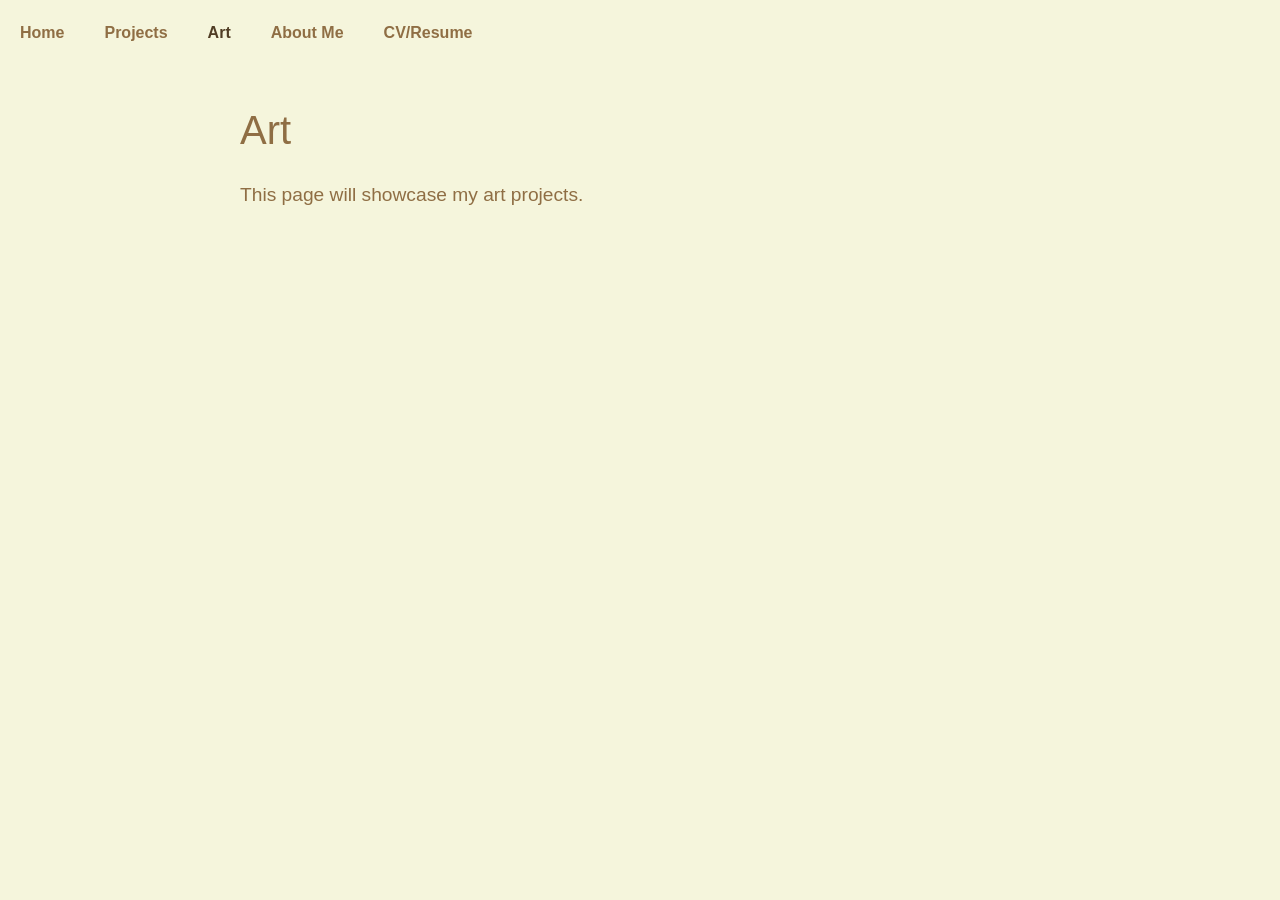
==== art.html @ ec55a07e ".." ====
<!DOCTYPE html>
<html lang="en">
<head>
    <meta charset="UTF-8">
    <meta name="viewport" content="width=device-width, initial-scale=1.0">
    <title>Art</title>
    <style>
        body {
            font-family: Roboto, sans-serif;
            margin: 0;
            padding: 0;
            background-color: #f5f5dc; /* Off-white/beige background */
            color: #8f6e44;
        }
        .navbar {
            background-color: #f5f5dc; /* Same off-white/beige background */
            overflow: hidden;
            border-bottom: 2px solid #f5f5dc;
            padding: 10px 0;
        }
        .navbar a {
            float: left;
            display: block;
            color: #8f6e44;
            text-align: center;
            padding: 14px 20px;
            text-decoration: none;
            font-weight: bold;
            transition: background-color 0.3s;
        }
        .navbar a:hover {
            background-color: #ddd;
            color: #503d25;
        }
        .navbar a.active {
            color: #503d25;
        }
        .content {
            padding: 20px;
            max-width: 800px;
            margin: 20px auto;
            border-radius: 8px;
        }
        h1 {
            font-size: 2.5em;
            font-weight: normal;
            margin-top: 0;
        }
        p {
            font-size: 1.2em;
            line-height: 1.6;
        }
    </style>
</head>
<body>
    <div class="navbar">
        <a href="index.html">Home</a>
        <a href="projects.html">Projects</a>
        <a class="active" href="art.html">Art</a>
        <a href="about.html">About Me</a>
        <a href="cv.html">CV/Resume</a>
    </div>
    <div class="content">
        <h1>Art</h1>
        <p>This page will showcase my art projects.</p>
    </div>
</body>
</html>
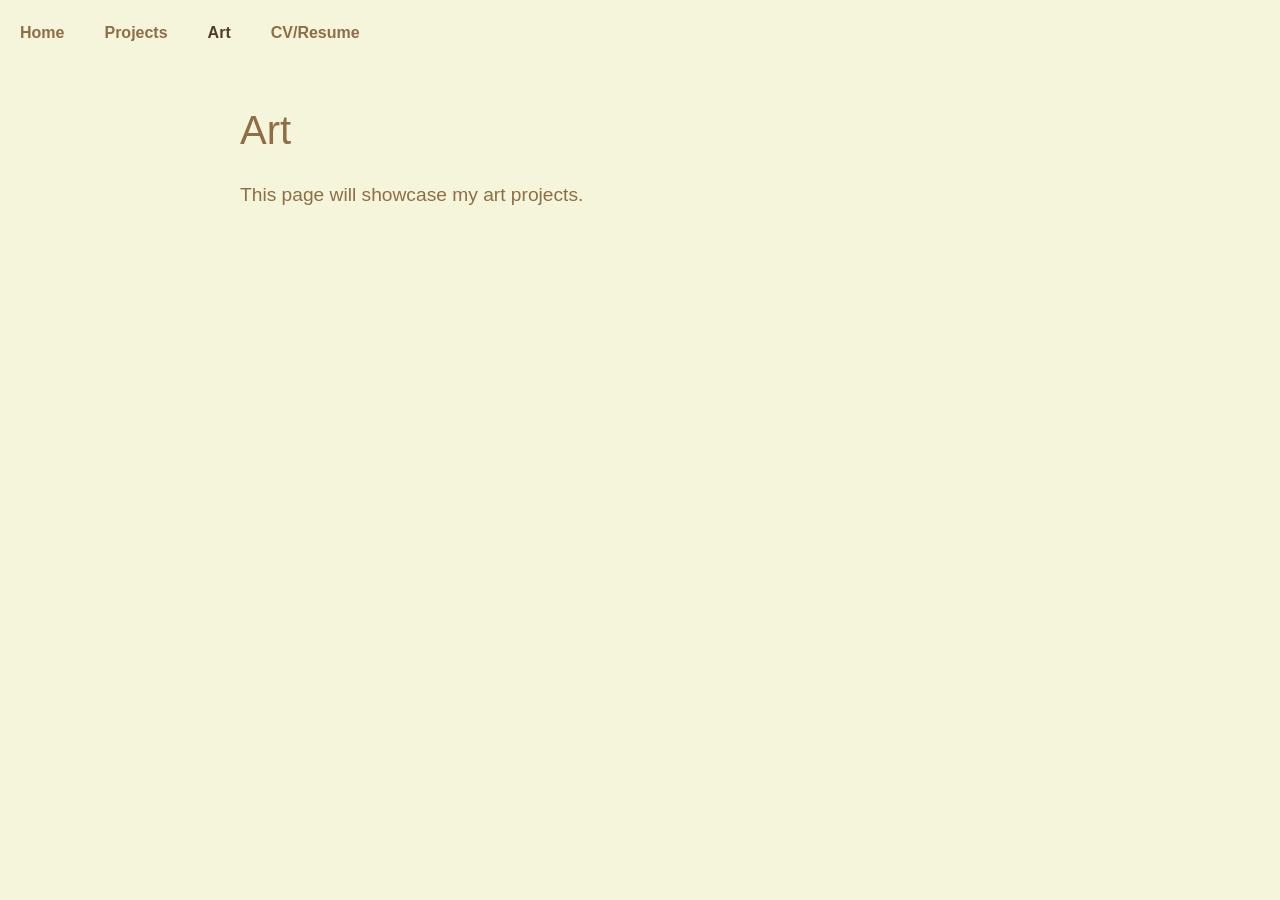
==== commit 71fc1857: "." ====
--- a/art.html
+++ b/art.html
@@ -57,7 +57,6 @@
         <a href="index.html">Home</a>
         <a href="projects.html">Projects</a>
         <a class="active" href="art.html">Art</a>
-        <a href="about.html">About Me</a>
         <a href="cv.html">CV/Resume</a>
     </div>
     <div class="content">
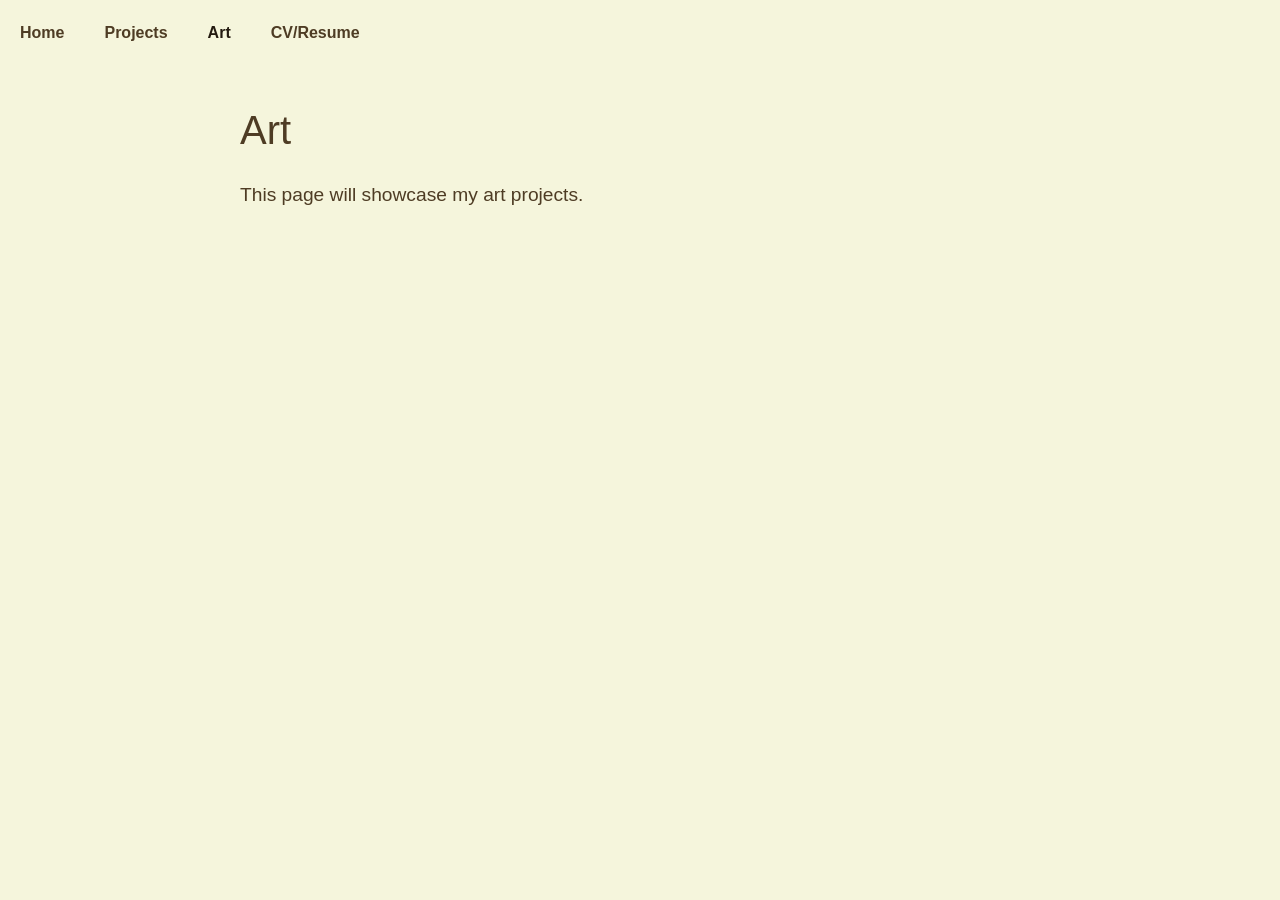
==== commit 619b6deb: "." ====
--- a/art.html
+++ b/art.html
@@ -10,7 +10,7 @@
             margin: 0;
             padding: 0;
             background-color: #f5f5dc; /* Off-white/beige background */
-            color: #8f6e44;
+            color: #4e3c24;
         }
         .navbar {
             background-color: #f5f5dc; /* Same off-white/beige background */
@@ -21,7 +21,7 @@
         .navbar a {
             float: left;
             display: block;
-            color: #8f6e44;
+            color: #4e3c24;
             text-align: center;
             padding: 14px 20px;
             text-decoration: none;
@@ -30,10 +30,10 @@
         }
         .navbar a:hover {
             background-color: #ddd;
-            color: #503d25;
+            color: #231a10;
         }
         .navbar a.active {
-            color: #503d25;
+            color: #231a10;
         }
         .content {
             padding: 20px;
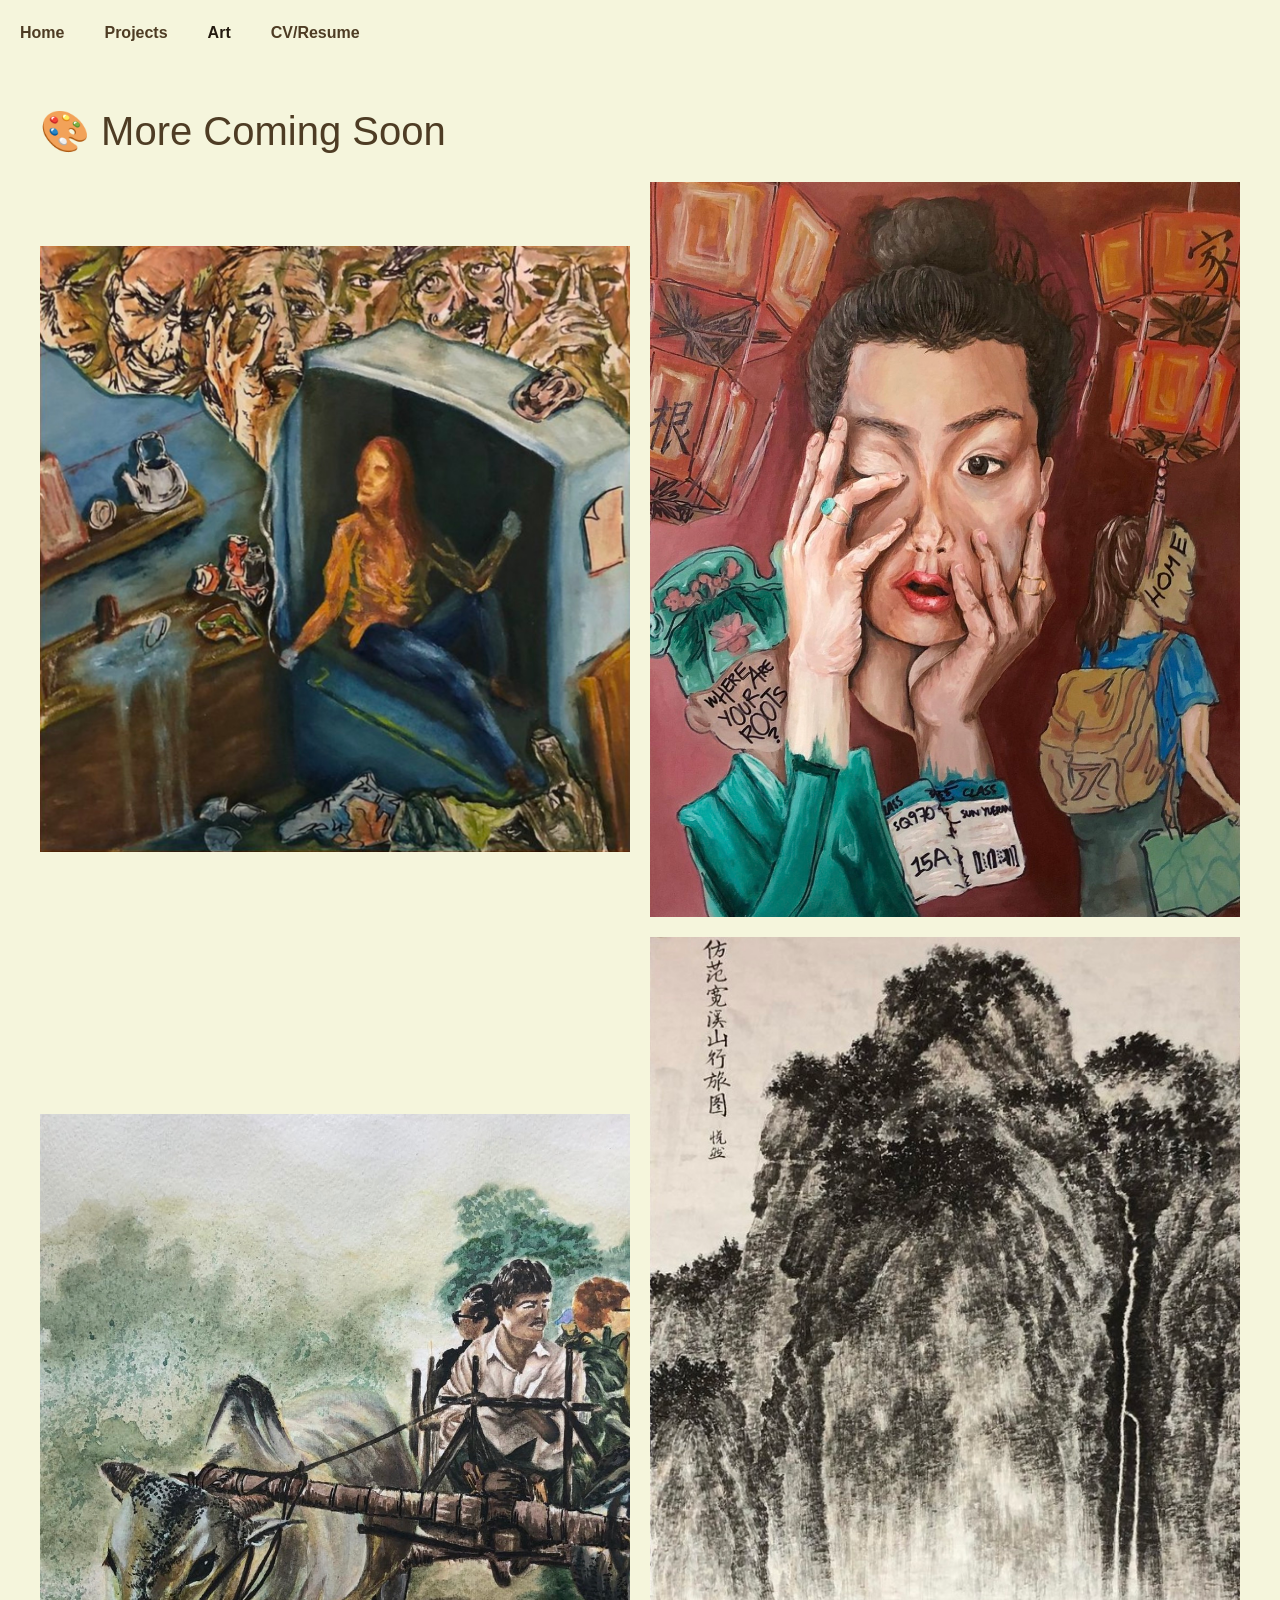
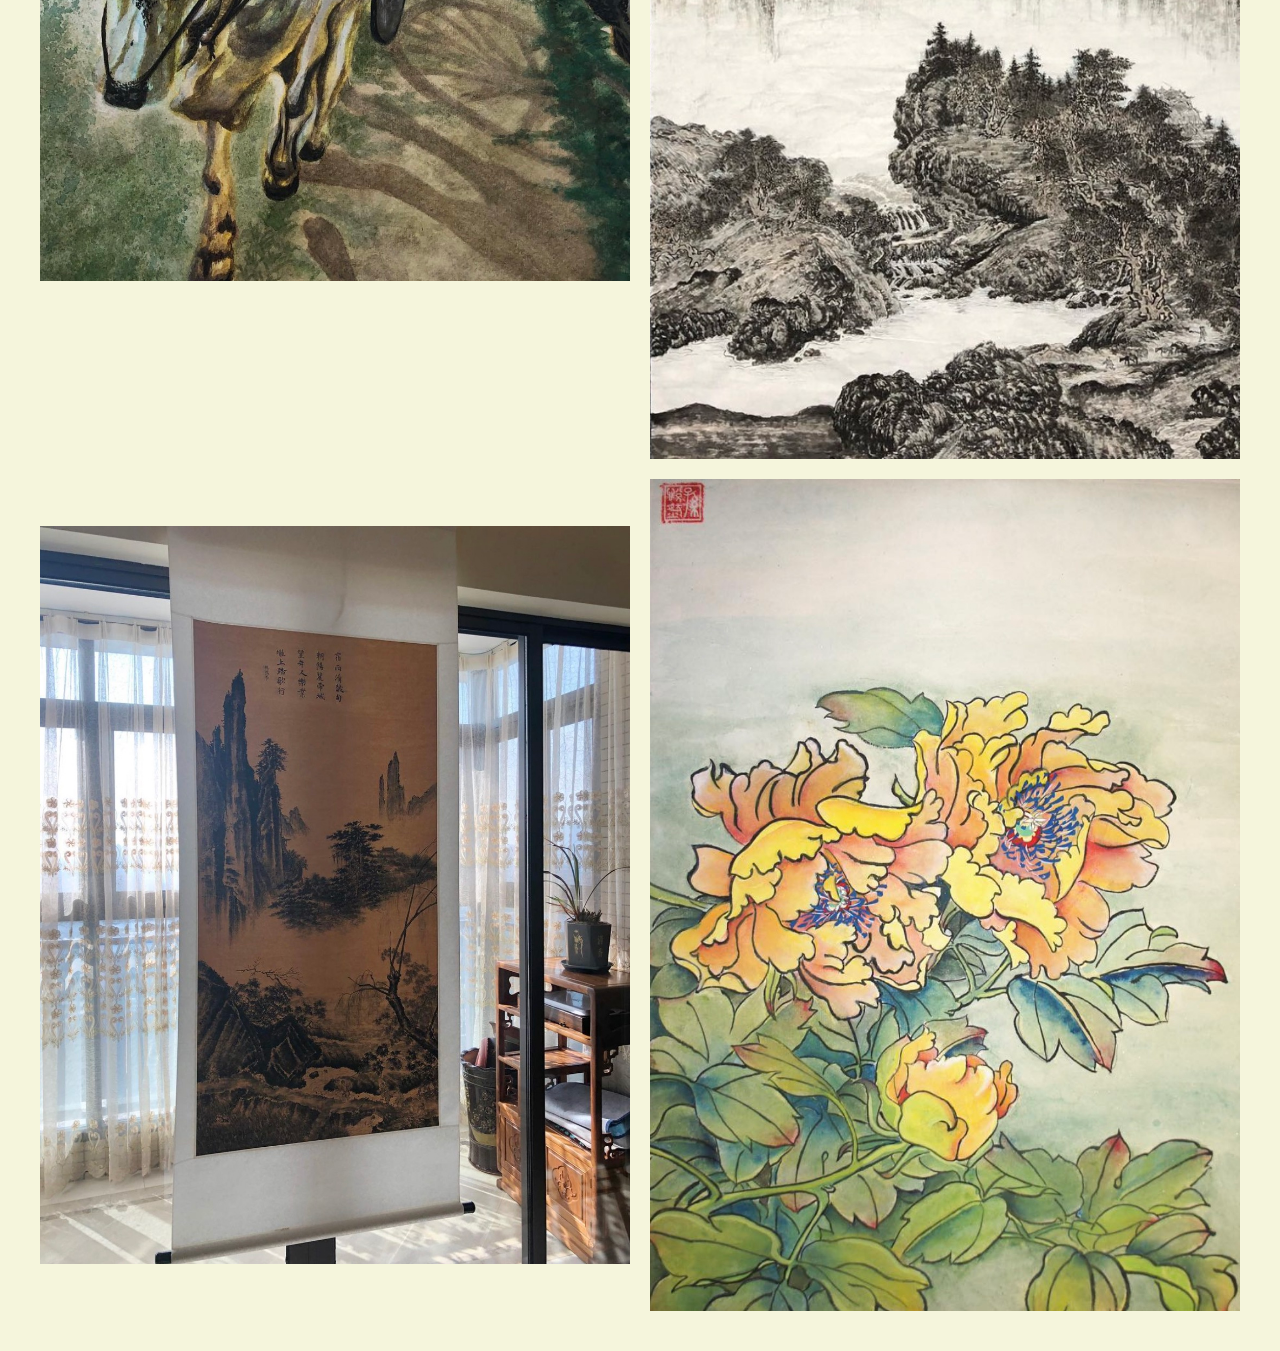
==== commit eddd0a31: "." ====
--- a/art.html
+++ b/art.html
@@ -3,7 +3,7 @@
 <head>
     <meta charset="UTF-8">
     <meta name="viewport" content="width=device-width, initial-scale=1.0">
-    <title>Art</title>
+    <title>Art - Hannah Sun</title>
     <style>
         body {
             font-family: Roboto, sans-serif;
@@ -37,7 +37,7 @@
         }
         .content {
             padding: 20px;
-            max-width: 800px;
+            max-width: 1200px;
             margin: 20px auto;
             border-radius: 8px;
         }
@@ -46,9 +46,17 @@
             font-weight: normal;
             margin-top: 0;
         }
-        p {
-            font-size: 1.2em;
-            line-height: 1.6;
+        .projects-container {
+            display: grid;
+            grid-template-columns: repeat(2, 1fr);
+            grid-gap: 20px;
+            justify-items: center;
+            align-items: center;
+        }
+        .project img {
+            max-width: 100%;
+            height: auto;
+            display: block;
         }
     </style>
 </head>
@@ -60,8 +68,27 @@
         <a href="cv.html">CV/Resume</a>
     </div>
     <div class="content">
-        <h1>Art</h1>
-        <p>This page will showcase my art projects.</p>
+        <h1>🎨 More Coming Soon</h1>
+        <div class="projects-container">
+            <div class="project">
+                <img src="art1.jpg" alt="Art Project 1">
+            </div>
+            <div class="project">
+                <img src="art2.jpg" alt="Art Project 2">
+            </div>
+            <div class="project">
+                <img src="art3.jpg" alt="Art Project 3">
+            </div>
+            <div class="project">
+                <img src="art4.jpg" alt="Art Project 4">
+            </div>
+            <div class="project">
+                <img src="art5.jpg" alt="Art Project 5">
+            </div>
+            <div class="project">
+                <img src="art6.jpg" alt="Art Project 6">
+            </div>
+        </div>
     </div>
 </body>
 </html>
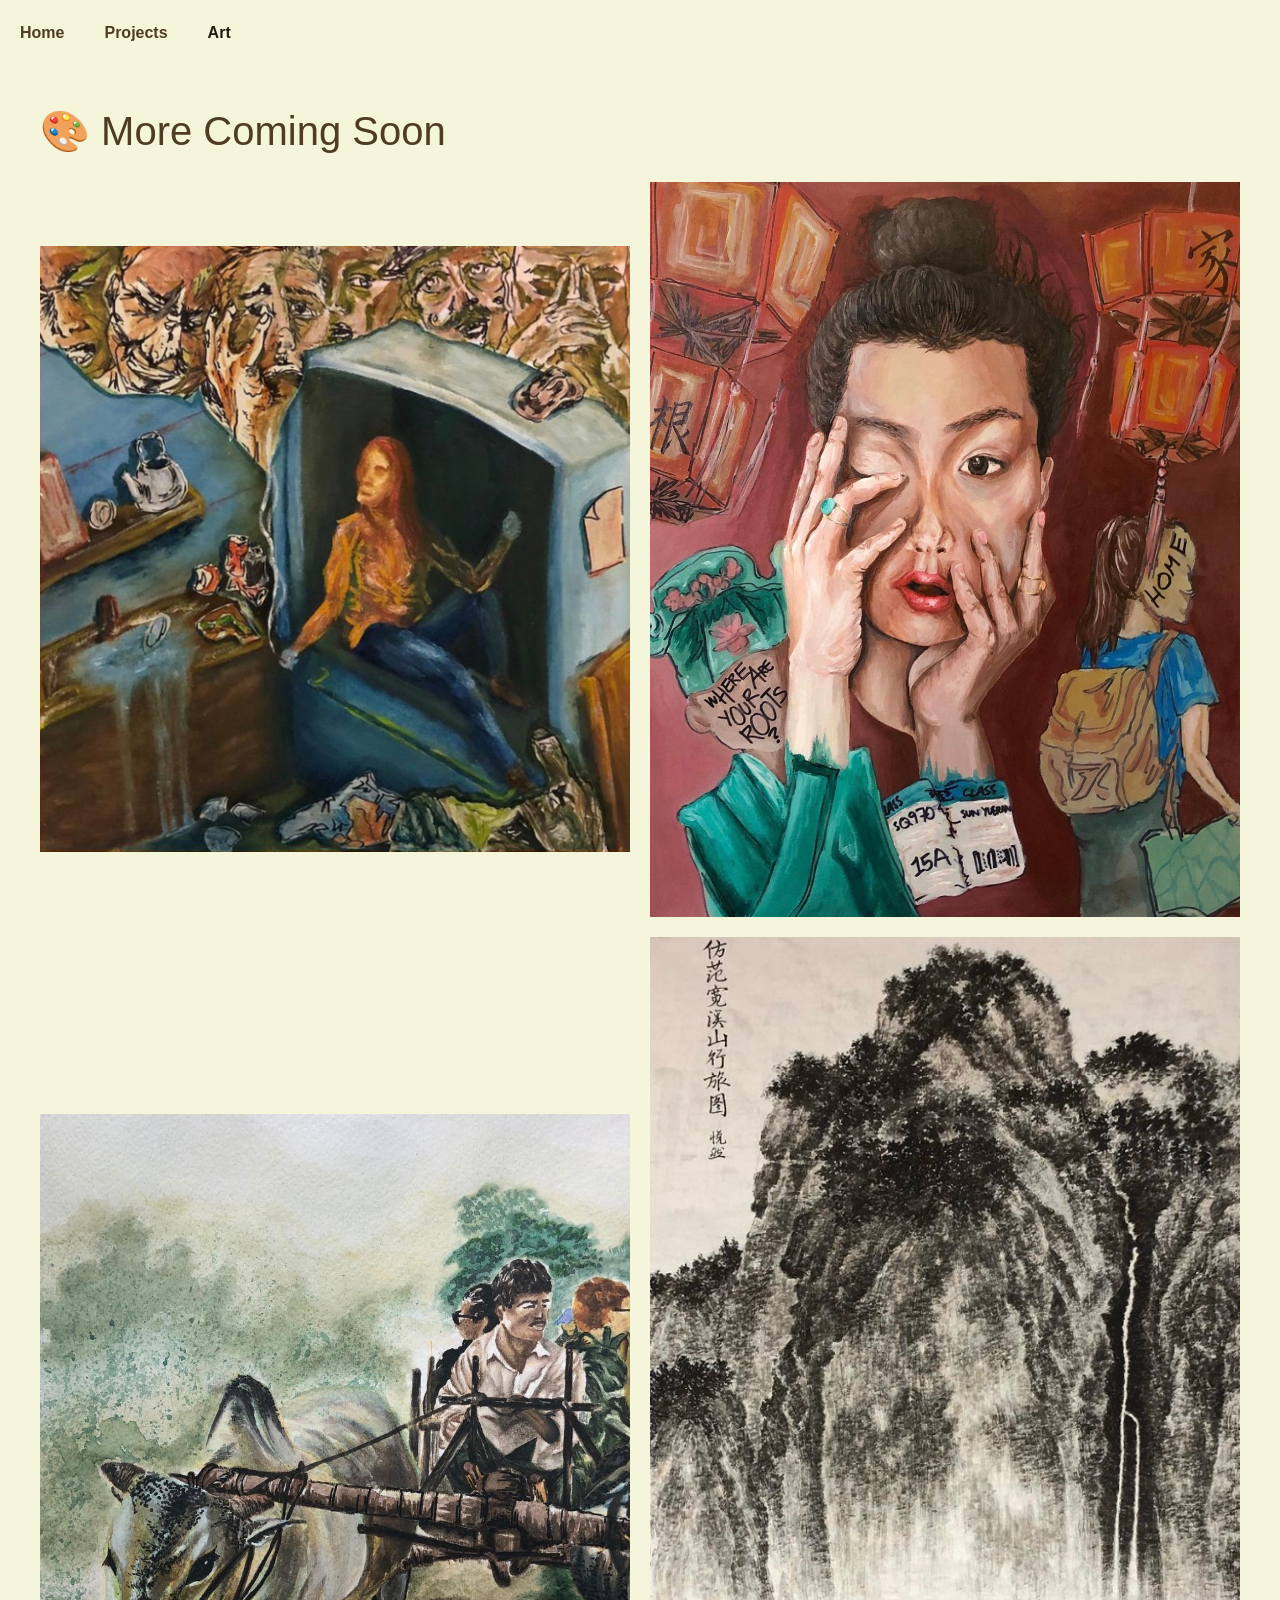
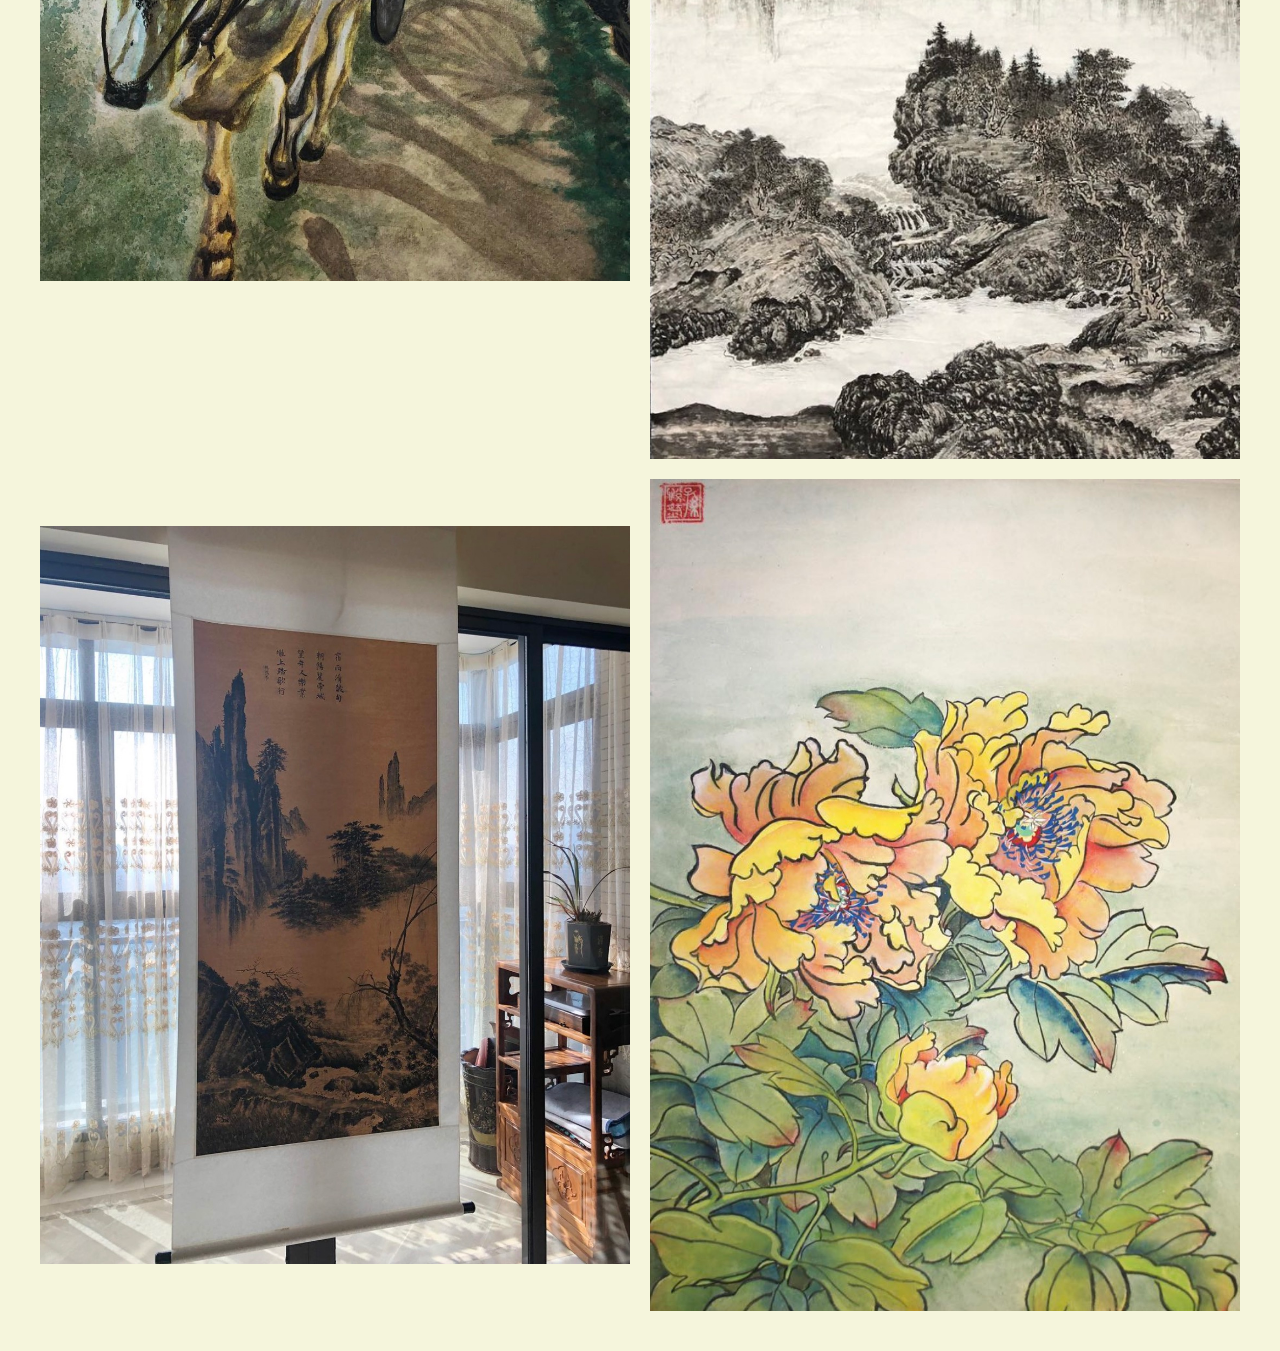
==== commit e66904c3: "." ====
--- a/art.html
+++ b/art.html
@@ -65,7 +65,6 @@
         <a href="index.html">Home</a>
         <a href="projects.html">Projects</a>
         <a class="active" href="art.html">Art</a>
-        <a href="cv.html">CV/Resume</a>
     </div>
     <div class="content">
         <h1>🎨 More Coming Soon</h1>
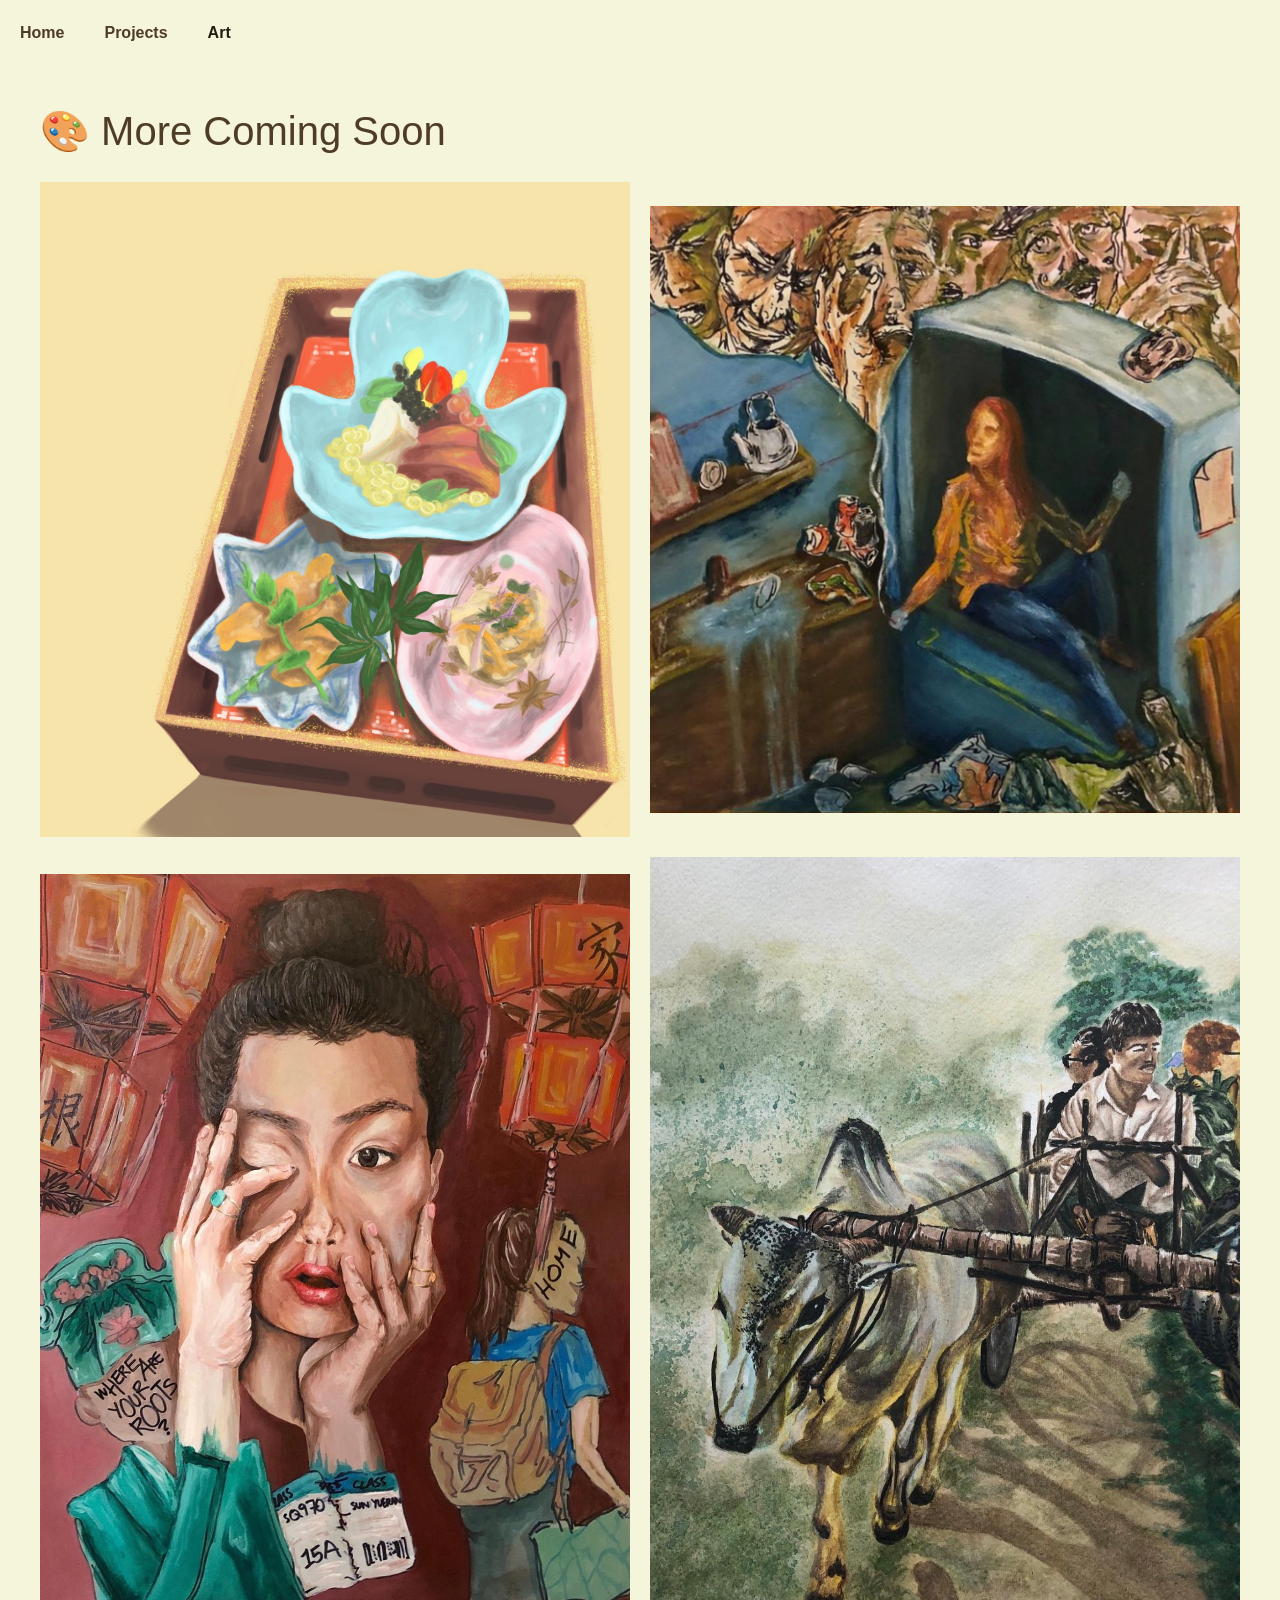
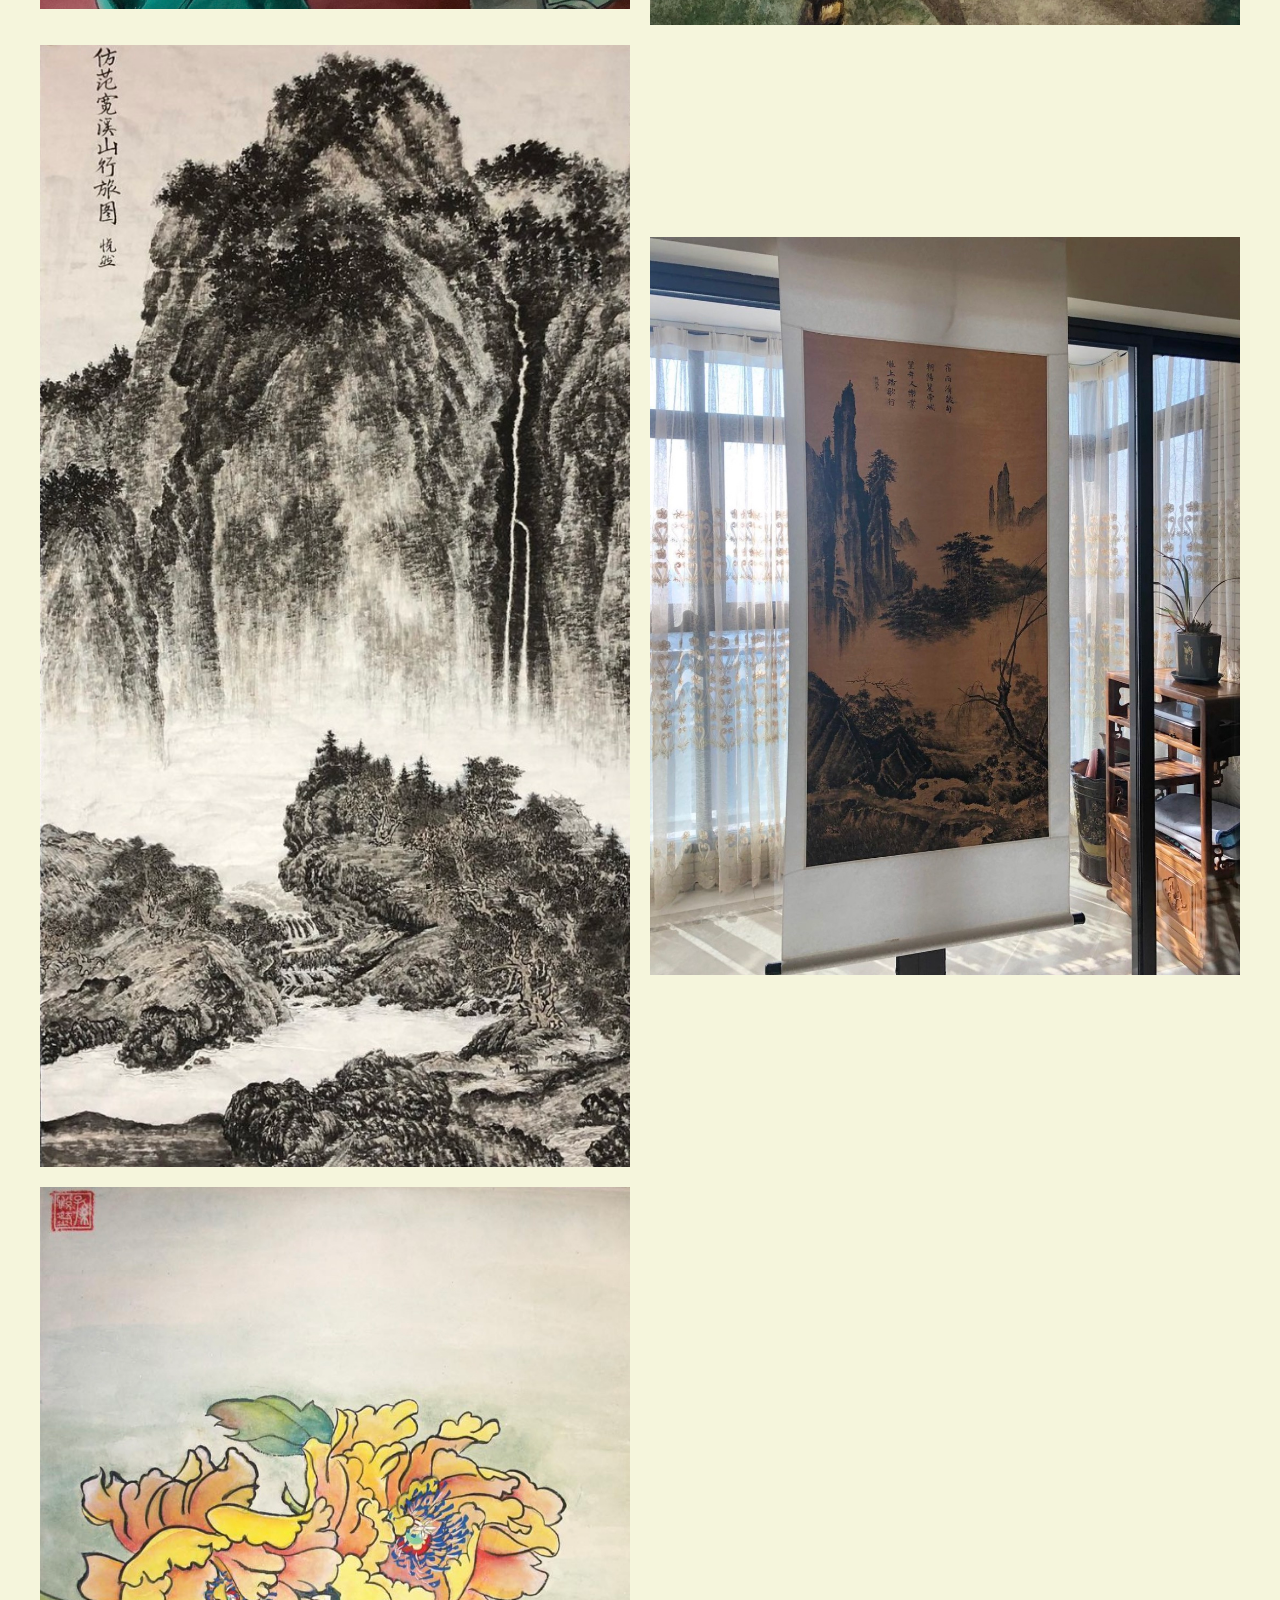
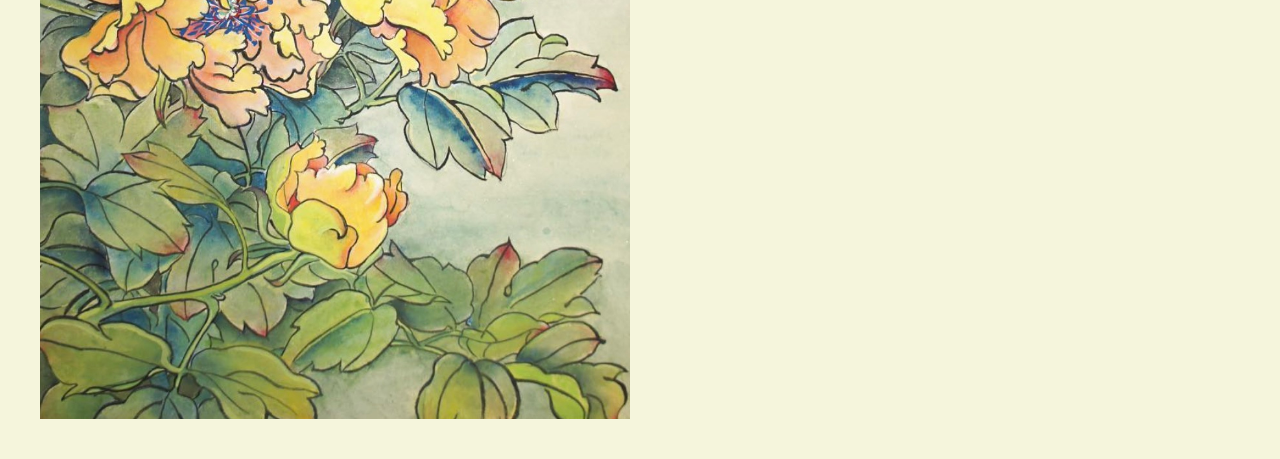
==== commit a18d4b3e: "added sashimi" ====
--- a/art.html
+++ b/art.html
@@ -70,6 +70,9 @@
         <h1>🎨 More Coming Soon</h1>
         <div class="projects-container">
             <div class="project">
+                <img src="sashimi.jpg" alt="Sashimi">
+            </div>
+            <div class="project">
                 <img src="art1.jpg" alt="Art Project 1">
             </div>
             <div class="project">
